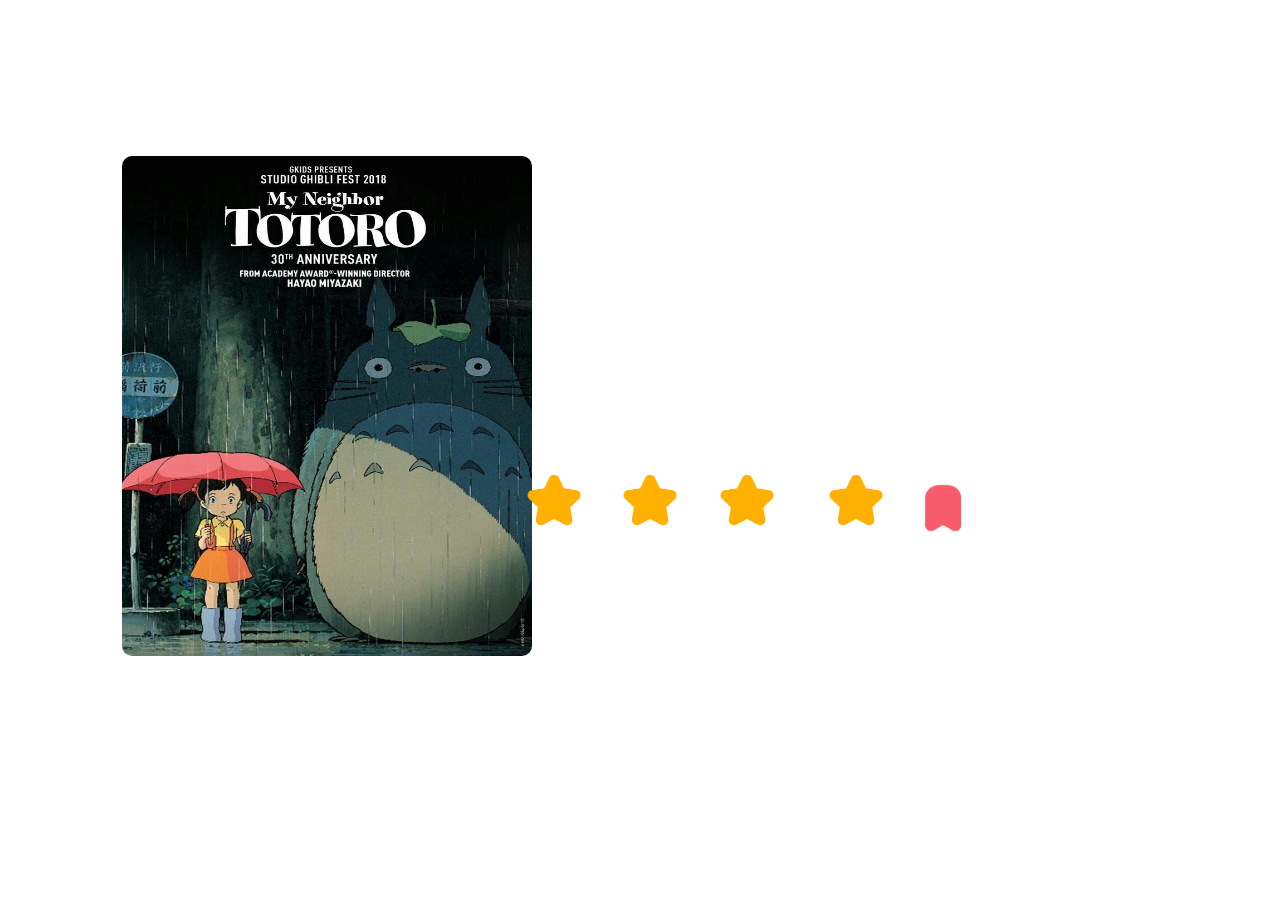
==== description.html @ 4ecbd543 "first commit" ====
<!DOCTYPE html>
<html lang="en">
    <html lang="en">
        <head>
            <link href="./style7.css" rel="stylesheet"/>
            <meta charset="UTF-8">
            <meta http-equiv="X-UA-Compatible" content="IE=edge">
            <meta name="viewport" content="width=device-width, initial-scale=1.0">
            <title>Studio Ghibli</title>
            <link rel="shortcut icon" href="https://images-wixmp-ed30a86b8c4ca887773594c2.wixmp.com/f/ba6eb16e-7880-45c2-8b26-10db799d9085/d8b80js-2dfedb77-dcb9-42c2-b1c9-241d0bc91866.png/v1/fill/w_300,h_300,strp/studio_ghibli_logo_pixel_art_by_beausaur_d8b80js-fullview.png?token=eyJ0eXAiOiJKV1QiLCJhbGciOiJIUzI1NiJ9.[base64].PvBO7xf9sCgTfSQOqEAGgCrZKlxvJra0-Omxj0ym5Ps">
        </head>
<body>
    <a href="./account.html"><img src="web/image 21.png" class="image"></a>
    <br><br><br><br><br><br><br>
    <a class="title">My Neighbor Totoro</a>
    <a class="Genre">Genre: Fantasy, animated</a>
    <a class="Cast">Cast: Dakota Fanning, Elle Fanning, Noriko Hidaka...</a>
    <a class="description">This animated story from director Hayao Miyazaki follows students and sisters Satsuke and Mei as they settle into their </a>
    <a class="description">new home with their father and wait for their mother to recover from an illness at a hospital in the area. As the sisters </a>
    <a class="description">explore their new home, they discover and befriend some playful goblins, and in the nearby forest they find a huge </a>
    <a class="description">creature known as Totoro.</a>
    <div class="movies">
        <img src="web/p1.jpg" class="watch">
    </div>
    <img src="web/estrella2_Mesa de trabajo 1.png" class="estrella2">
    <img src="web/estrella2_Mesa de trabajo 1.png" class="estrella21">
    <img src="web/estrella2_Mesa de trabajo 1.png" class="estrella22">
    <img src="web/estrella2_Mesa de trabajo 1.png" class="estrella23">
    <img src="web/boton1_Mesa de trabajo 1.png" class="boton1">
    
</body>
</html>
---- style7.css ----
body{
    background-image: url(web/wal5\ listo.png);
    background-size: cover;
}
.watch{
    width: 410px;
    height: 500px;
    border-radius: 10px;
    margin-left: 9%;
    margin-top: -12%;
}
.image{
    width: 7%;
}
.title{
    font-family:'Trebuchet MS';
    color: white;
    font-size: 200%;
    margin-left: 40%;
    margin-top: 60%;
}
.Genre{
    font-family:'Trebuchet MS';
    color: white;
    font-size: 200%;
    margin-left: 40%;
    margin-top: 60%;
}
.Cast{
    font-family:'Trebuchet MS';
    color: white;
    font-size: 100%;
    margin-left: 40%;
    margin-top: 60%;
}
.description{
    font-family:'Trebuchet MS';
    color: white;
    font-size: 8    0%;
    margin-left: 40%;
    margin-top: 60%;
}
.boton1{
    width: 100px;
    height: 90px;
    border-radius: 10px;
    margin-left: 70%;
    margin-top: -30%;
    margin-bottom: 11%;
}
.estrella2{
    width: 80px;
    height: 70px;
    border-radius: 10px;
    margin-left: 40%;
    margin-top: -30%;
    margin-bottom: 11%;
}
.estrella21{
    width: 80px;
    height: 70px;
    border-radius: 10px;
    margin-left: 1%;
    margin-top: -30%;
    margin-bottom: 11%;
}
.estrella22{
    width: 80px;
    height: 70px;
    border-radius: 10px;
    margin-left: 1%;
    margin-top: -30%;
    margin-bottom: 11%;
}
.estrella23{
    width: 80px;
    height: 70px;
    border-radius: 10px;
    margin-left: 2%;
    margin-top: -30%;
    margin-bottom: 11%;
}
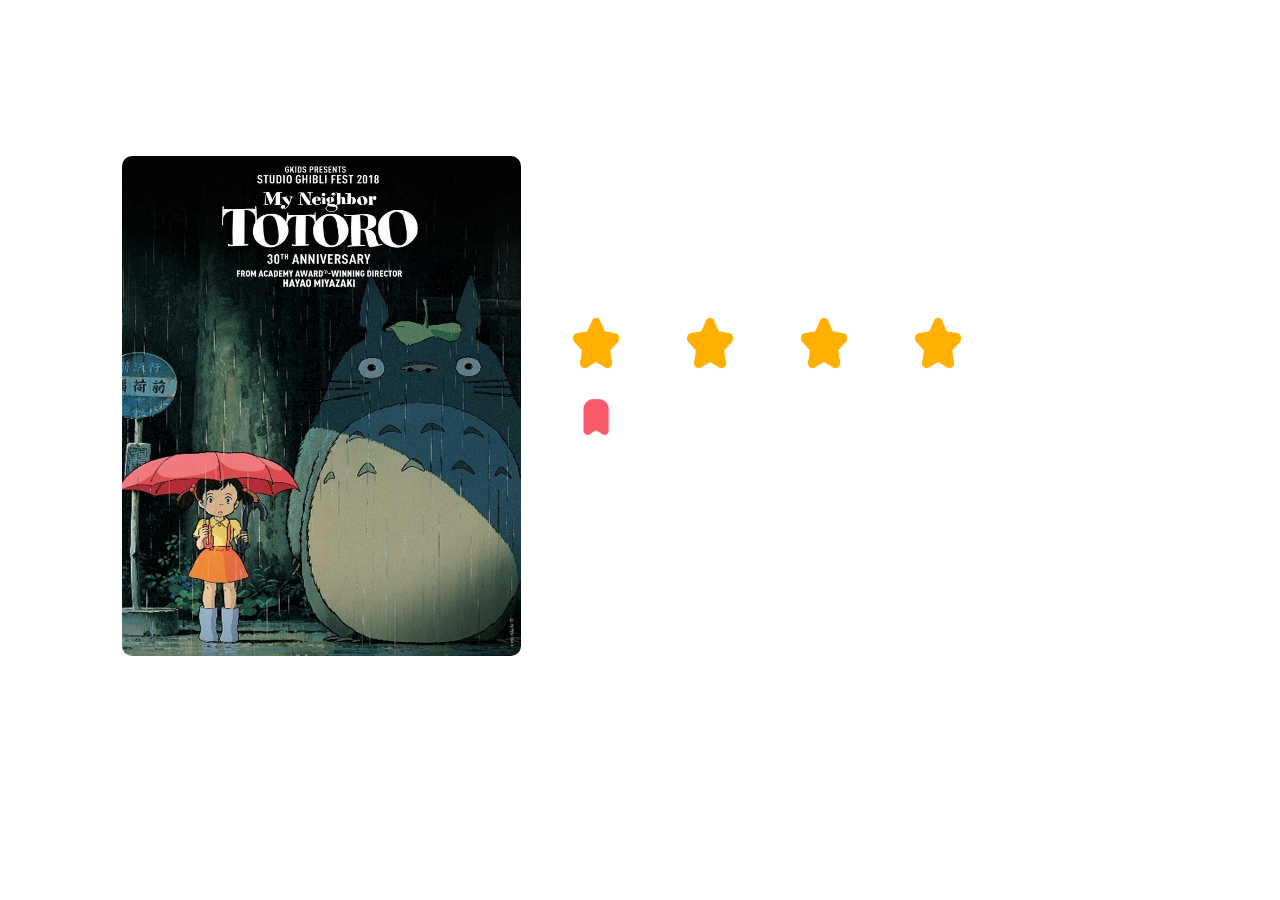
==== commit 34259fa9: "Add files via upload" ====
--- a/description.html
+++ b/description.html
@@ -1,32 +1,33 @@
-<!DOCTYPE html>
-<html lang="en">
-    <html lang="en">
-        <head>
-            <link href="./style7.css" rel="stylesheet"/>
-            <meta charset="UTF-8">
-            <meta http-equiv="X-UA-Compatible" content="IE=edge">
-            <meta name="viewport" content="width=device-width, initial-scale=1.0">
-            <title>Studio Ghibli</title>
-            <link rel="shortcut icon" href="https://images-wixmp-ed30a86b8c4ca887773594c2.wixmp.com/f/ba6eb16e-7880-45c2-8b26-10db799d9085/d8b80js-2dfedb77-dcb9-42c2-b1c9-241d0bc91866.png/v1/fill/w_300,h_300,strp/studio_ghibli_logo_pixel_art_by_beausaur_d8b80js-fullview.png?token=eyJ0eXAiOiJKV1QiLCJhbGciOiJIUzI1NiJ9.[base64].PvBO7xf9sCgTfSQOqEAGgCrZKlxvJra0-Omxj0ym5Ps">
-        </head>
-<body>
-    <a href="./account.html"><img src="web/image 21.png" class="image"></a>
-    <br><br><br><br><br><br><br>
-    <a class="title">My Neighbor Totoro</a>
-    <a class="Genre">Genre: Fantasy, animated</a>
-    <a class="Cast">Cast: Dakota Fanning, Elle Fanning, Noriko Hidaka...</a>
-    <a class="description">This animated story from director Hayao Miyazaki follows students and sisters Satsuke and Mei as they settle into their </a>
-    <a class="description">new home with their father and wait for their mother to recover from an illness at a hospital in the area. As the sisters </a>
-    <a class="description">explore their new home, they discover and befriend some playful goblins, and in the nearby forest they find a huge </a>
-    <a class="description">creature known as Totoro.</a>
-    <div class="movies">
-        <img src="web/p1.jpg" class="watch">
-    </div>
-    <img src="web/estrella2_Mesa de trabajo 1.png" class="estrella2">
-    <img src="web/estrella2_Mesa de trabajo 1.png" class="estrella21">
-    <img src="web/estrella2_Mesa de trabajo 1.png" class="estrella22">
-    <img src="web/estrella2_Mesa de trabajo 1.png" class="estrella23">
-    <img src="web/boton1_Mesa de trabajo 1.png" class="boton1">
-    
-</body>
+<!DOCTYPE html>
+<html lang="en">
+    <html lang="en">
+        <head>
+            <link href="./style7.css" rel="stylesheet"/>
+            <meta charset="UTF-8">
+            <meta http-equiv="X-UA-Compatible" content="IE=edge">
+            <meta name="viewport" content="width=device-width, initial-scale=1.0">
+            <title>Studio Ghibli</title>
+            <link rel="shortcut icon" href="https://images-wixmp-ed30a86b8c4ca887773594c2.wixmp.com/f/ba6eb16e-7880-45c2-8b26-10db799d9085/d8b80js-2dfedb77-dcb9-42c2-b1c9-241d0bc91866.png/v1/fill/w_300,h_300,strp/studio_ghibli_logo_pixel_art_by_beausaur_d8b80js-fullview.png?token=eyJ0eXAiOiJKV1QiLCJhbGciOiJIUzI1NiJ9.[base64].PvBO7xf9sCgTfSQOqEAGgCrZKlxvJra0-Omxj0ym5Ps">
+        </head>
+<body>
+    <a href="./account.html"><img src="web/image 21.png" class="image"></a>
+    <br><br><br><br><br><br><br>
+    <a class="title">My Neighbor Totoro</a>
+    <a class="Genre">Genre: Fantasy, animated</a>
+    <a class="Cast">Cast: Dakota Fanning, Elle Fanning, Noriko Hidaka...</a>
+    <a class="description">This animated story from director Hayao Miyazaki follows students and sisters Satsuke and Mei as they settle into their </a>
+    <a class="description">new home with their father and wait for their mother to recover from an illness at a hospital in the area. As the sisters </a>
+    <a class="description">explore their new home, they discover and befriend some playful goblins, and in the nearby forest they find a huge </a>
+    <a class="description">creature known as Totoro.</a>
+    <div id="reco" class="movies">
+        <img src="web/p1.jpg" class="watch">
+    <div id="">
+    <img src="web/estrella2_Mesa de trabajo 1.png" class="estrella2">
+    <img src="web/estrella2_Mesa de trabajo 1.png" class="estrella2">
+    <img src="web/estrella2_Mesa de trabajo 1.png" class="estrella2">
+    <img src="web/estrella2_Mesa de trabajo 1.png" class="estrella2">
+    <img src="web/boton1_Mesa de trabajo 1.png" class="estrella2"></div>
+</div>
+    <script src="script7.js"></script>
+</body>
 </html>
--- a/style7.css
+++ b/style7.css
@@ -1,82 +1,61 @@
-body{
-    background-image: url(web/wal5\ listo.png);
-    background-size: cover;
-}
-.watch{
-    width: 410px;
-    height: 500px;
-    border-radius: 10px;
-    margin-left: 9%;
-    margin-top: -12%;
-}
-.image{
-    width: 7%;
-}
-.title{
-    font-family:'Trebuchet MS';
-    color: white;
-    font-size: 200%;
-    margin-left: 40%;
-    margin-top: 60%;
-}
-.Genre{
-    font-family:'Trebuchet MS';
-    color: white;
-    font-size: 200%;
-    margin-left: 40%;
-    margin-top: 60%;
-}
-.Cast{
-    font-family:'Trebuchet MS';
-    color: white;
-    font-size: 100%;
-    margin-left: 40%;
-    margin-top: 60%;
-}
-.description{
-    font-family:'Trebuchet MS';
-    color: white;
-    font-size: 8    0%;
-    margin-left: 40%;
-    margin-top: 60%;
-}
-.boton1{
-    width: 100px;
-    height: 90px;
-    border-radius: 10px;
-    margin-left: 70%;
-    margin-top: -30%;
-    margin-bottom: 11%;
-}
-.estrella2{
-    width: 80px;
-    height: 70px;
-    border-radius: 10px;
-    margin-left: 40%;
-    margin-top: -30%;
-    margin-bottom: 11%;
-}
-.estrella21{
-    width: 80px;
-    height: 70px;
-    border-radius: 10px;
-    margin-left: 1%;
-    margin-top: -30%;
-    margin-bottom: 11%;
-}
-.estrella22{
-    width: 80px;
-    height: 70px;
-    border-radius: 10px;
-    margin-left: 1%;
-    margin-top: -30%;
-    margin-bottom: 11%;
-}
-.estrella23{
-    width: 80px;
-    height: 70px;
-    border-radius: 10px;
-    margin-left: 2%;
-    margin-top: -30%;
-    margin-bottom: 11%;
+body{
+    background-image: url(web/wal5\ listo.png);
+    background-size: cover;
+}
+.watch{
+    width: 410px;
+    height: 500px;
+    border-radius: 10px;
+    margin-left: 9%;
+    margin-top: -12%;
+}
+.image{
+    width: 7%;
+}
+.title{
+    font-family:'Trebuchet MS';
+    color: white;
+    font-size: 200%;
+    margin-left: 40%;
+    margin-top: 60%;
+}
+.Genre{
+    font-family:'Trebuchet MS';
+    color: white;
+    font-size: 200%;
+    margin-left: 40%;
+    margin-top: 60%;
+}
+.Cast{
+    font-family:'Trebuchet MS';
+    color: white;
+    font-size: 100%;
+    margin-left: 40%;
+    margin-top: 60%;
+}
+.description{
+    font-family:'Trebuchet MS';
+    color: white;
+    font-size: 8    0%;
+    margin-left: 40%;
+    margin-top: 60%;
+}
+.boton1{
+    width: 100px;
+    height: 100px;
+    border-radius: 10px;
+    margin-left: 70%;
+    margin-top: -30%;
+    margin-bottom: 11%;
+}
+#reco{
+    display: flex;
+    flex-direction: row;
+}
+
+.estrella2{
+    width: 70px;
+    height: 70px;
+    margin-left: 40px;
+    border-radius: 10px;
 }
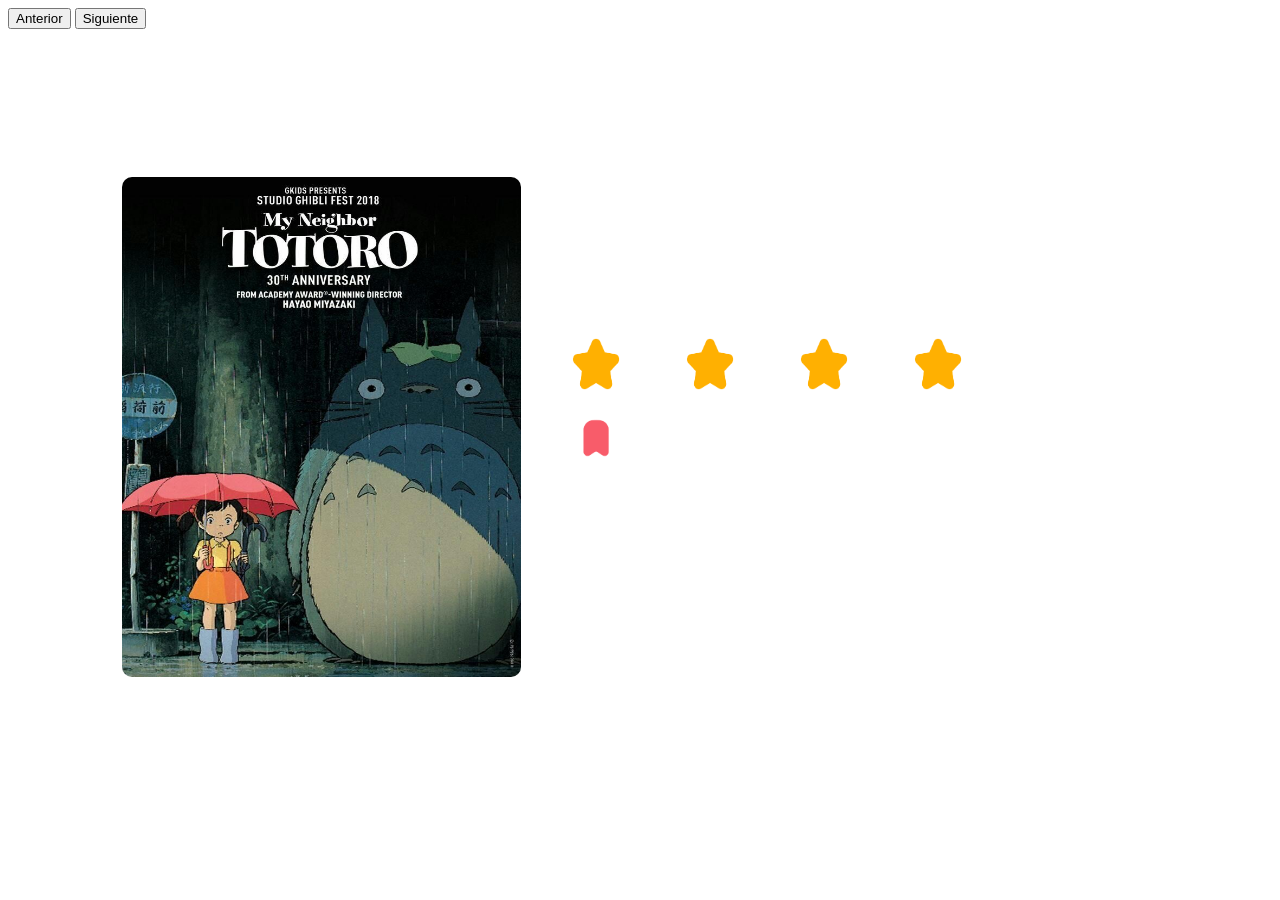
==== commit f956a4a3: "Add files via upload" ====
--- a/description.html
+++ b/description.html
@@ -1,3 +1,4 @@
+
 <!DOCTYPE html>
 <html lang="en">
     <html lang="en">
@@ -8,8 +9,17 @@
             <meta name="viewport" content="width=device-width, initial-scale=1.0">
             <title>Studio Ghibli</title>
             <link rel="shortcut icon" href="https://images-wixmp-ed30a86b8c4ca887773594c2.wixmp.com/f/ba6eb16e-7880-45c2-8b26-10db799d9085/d8b80js-2dfedb77-dcb9-42c2-b1c9-241d0bc91866.png/v1/fill/w_300,h_300,strp/studio_ghibli_logo_pixel_art_by_beausaur_d8b80js-fullview.png?token=eyJ0eXAiOiJKV1QiLCJhbGciOiJIUzI1NiJ9.[base64].PvBO7xf9sCgTfSQOqEAGgCrZKlxvJra0-Omxj0ym5Ps">
+            <script src="https://code.jquery.com/jquery-3.6.1.js" integrity="sha256-3zlB5s2uwoUzrXK3BT7AX3FyvojsraNFxCc2vC/7pNI=" crossorigin="anonymous"></script>
+  
         </head>
 <body>
+    <div class="contenedor" id="contenedor"></div>
+
+                    <div class="paginacion">
+                        <button id="btnAnterior">Anterior</button>
+                        <button id="btnSiguiente">Siguiente</button>
+                    </div>
+                </div>
     <a href="./account.html"><img src="web/image 21.png" class="image"></a>
     <br><br><br><br><br><br><br>
     <a class="title">My Neighbor Totoro</a>
@@ -29,5 +39,6 @@
     <img src="web/boton1_Mesa de trabajo 1.png" class="estrella2"></div>
 </div>
     <script src="script7.js"></script>
+    <script src="./app.js"></script>
 </body>
 </html>
